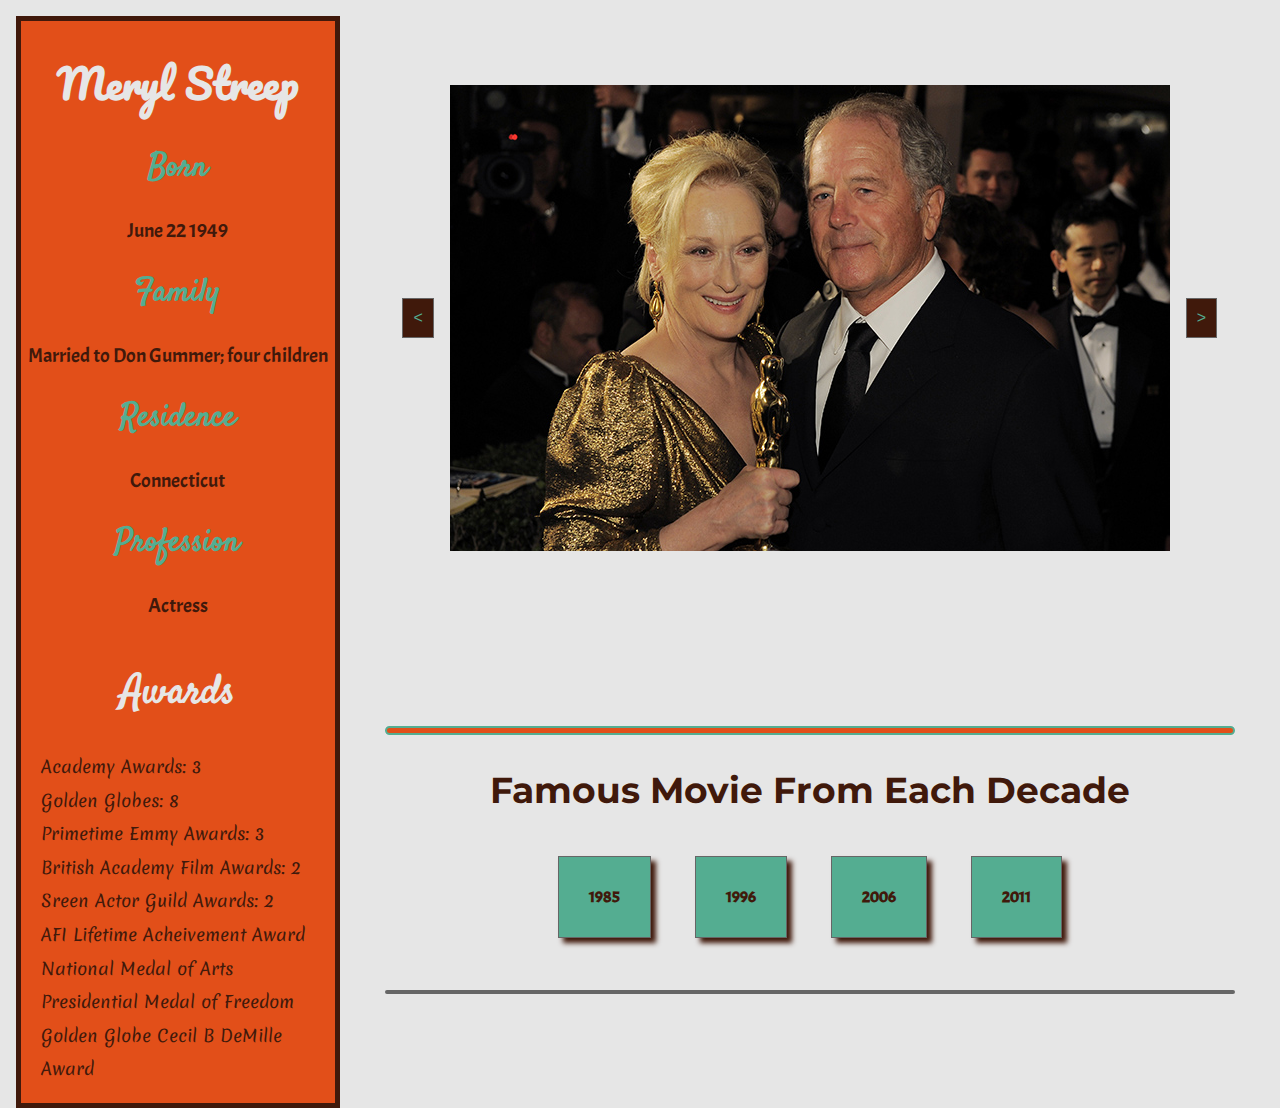
==== index.html @ cfe7a874 "relocated files to root directory" ====
<!DOCTYPE html>
<html lang="en" dir="ltr">
  <head>
    <meta charset="utf-8">
    <title>omdb-app</title>
    <link rel="stylesheet" href="style.css">
    <style>
@import url('https://fonts.googleapis.com/css?family=Pacifico|Satisfy|Acme|Kreon|Merienda|Montserrat');
</style>
    <script
  src="https://code.jquery.com/jquery-3.4.0.min.js"
  integrity="sha256-BJeo0qm959uMBGb65z40ejJYGSgR7REI4+CW1fNKwOg="
  crossorigin="anonymous"></script>
    <script src="app.js" charset="utf-8"></script>
  </head>
  <body>

    <div class="whole-page">
      <!--------- LEFT COLUMN ON DESKTOP VERSION -->
      <div class="column">
        <!-------------- BIO INFO ---------------->
        <div class="bio">
          <h1>Meryl Streep</h1>
          <h2>Born</h2>
            <p>June 22 1949</p>
          <h2>Family</h2>
            <p>Married to Don Gummer; four children</p>
          <h2>Residence</h2>
            <p>Connecticut</p>
          <h2>Profession</h2>
            <p>Actress</p>
        </div>
        <!------------ AWARDS SECTION ------------>
        <div class="awards">
          <h1>Awards</h1>
          <ul>
            <li>Academy Awards: 3</li>
            <li>Golden Globes: 8</li>
            <li>Primetime Emmy Awards: 3</li>
            <li>British Academy Film Awards: 2</li>
            <li>Sreen Actor Guild Awards: 2</li>
            <li>AFI Lifetime Acheivement Award</li>
            <li>National Medal of Arts</li>
            <li>Presidential Medal of Freedom</li>
            <li>Golden Globe Cecil B DeMille Award</li>
          </ul>
        </div>
      </div>
      <!----- RIGHT SIDE: IMAGES AND MOVIE INFO --->
      <div class="right-side">
        <!------------ IMAGES CAROUSEL ------------>
        <div class="img-carousel">
          <!-- PREVIOUS BUTTON -->
          <div class="previous">
            <button class="carousel-btn"><</button>
          </div>
          <!-- IMAGES -->
          <div class="images">
            <img src="images/withhusband.jpg">
            <img src="images/headshot.jpg">
            <img src="images/outofafrica2.jpeg" id="oof2-pic">
            <img src="images/devilwearsprada.jpg" id="dwp-pic">
          </div>
          <!-- NEXT BUTTON -->
          <div class="next">
            <button class="carousel-btn">></button>
          </div>
        </div>
        <!------------- FAMOUS MOVIES ------------>
        <div class="famous-movies">
          <hr>
          <h1>Famous Movie From Each Decade</h1>
            <!-- BUTTONS TO CALL API INFO -->
          <div class="years">
              <button class="80sbtn">1985</button>
              <button class="90sbtn">1996</button>
              <button class="00sbtn">2006</button>
              <button class="10sbtn">2011</button>
          </div>
            <!-- BOX THAT WILL DISPLAY MOVIE INFO -->
          <div class="movie-info"></div>

      </div>
    </div>
  </body>
</html>
---- style.css ----
body {
  margin: 0;
  background-color: #54AD91;
}

.awards {
  display: none;
}

.whole-page {
  background-color: #54AD91;
  display: flex;
  flex-direction: column;
  color: #40190B;
}

.img-carousel {
  display: flex;
  align-items: center;
  justify-content: space-around;
  margin: 10px auto;
}

.images img {
  display: none;
  max-width: 451.19px;
  max-height: 400px;
  margin-left: 1em;
  margin-right: 1em;
}

.images img:first-of-type {
  display: block;
  object-fit: contain;
  width: auto;
  height: auto;
}


.carousel-btn {
  align-self: center;
  text-align: center;
  padding: 10px;
  background-color: #40190B;
  color: #54AD91;
  border: 1px solid #666666;
  font-size: 1em;
}

.carousel-btn:active {
  transform: translateY(5px);
}

.column {
  /* border: 2px green solid; */
  width: 80%;
  margin: 0 auto;
  background-color: #666666;
}

.bio {
  text-align: center;
  background-color: #666666;
  margin: 0;
}

.bio > h1 {
  color: #E6E6E6;
  font-family: 'Pacifico', cursive;
  font-size: 2.5em;
}

.bio > h2 {
  color: #E24F19;
  font-family: 'Satisfy', cursive;
  font-size: 2em;
}

.bio > p {
  color: #E6E6E6;
  font-family: 'Acme', sans-serif;
  font-size: 1.25em;
}

.famous-movies {
  display: flex;
  flex-direction: column;
  justify-content: center;
  align-items: center;
}

.famous-movies > h1 {
  text-align: center;
  font-family: 'Montserrat', sans-serif;
}

.movie-info {
  border: 2px solid #666666;
  border-radius: 10px;
  display: flex;
  flex-direction: column;
  justify-content: center;
  align-items: center;
  margin: 2em 1em;
}

.title {
  margin-top: -1em;
  margin-left: 0.75em;
  align-self: flex-start;
  font-family: 'Acme', sans-serif;
  font-size: 1.2em;
}

.plot {
  width: 90%;
  margin: .5em;
  font-family: 'Kreon', serif;
  font-size: 1em;
}

.director {
  width: 90%;
  margin: .5em;
  font-family: 'Acme', sans-serif;
  font-size: 1em;
}

.stars {
  width: 90%;
  margin: .5em;
  font-family: 'Kreon', serif;
  font-size: 1em;
}

.years {
  width: 70%;
  margin: 0 auto;
  align-self: center;
  justify-content: space-between;
  text-align: center;
}

.years > button {
  padding: 20px;
  box-shadow: 5px 5px 5px;
  margin: 10px;
  background-color: #E24F19;
  border: 1px solid #666666;
  font-family: 'Acme', sans-serif;
  font-size: .9em;
  color: #40190B;
}

/* SETTINGS FOR DESTOP VERSION */

@media (min-width: 600px) {
  body {
    margin: 0;
    background-color: #E6E6E6;
  }

  .whole-page {
    background-color: #E6E6E6;
    display: flex;
    justify-content: space-around;
    flex-direction: row;
  }

  .right-side {
    width: 75%;
    display: flex;
    flex-direction: column;
    flex-wrap: wrap;
    justify-content: space-around;
  }

  .img-carousel {
    display: flex;
    align-items: center;
    justify-content: space-around;
    margin: 4em auto;
  }

  .images img {
    display: none;
    min-width: 400px;
    min-height: 300px;
    max-width: 800px;
    max-height: 600px;
    margin-left: 1em;
    margin-right: 1em;
  }

  .famous-movies > h1 {
    font-size: 2.25em;
  }

  hr {
    width: 90%;
    border: 2px #54AD91 solid;
    border-radius: 20px;
    height: 5px;
    background-color: #E24F19;
  }

  .movie-info {
    border: 2px solid #666666;
    border-radius: 10px;
    background-color: #FFA585;
    margin: 2em 1em;
    display: flex;
    flex-direction: row;
    align-items: flex-start;
    width: 90%;
  }

  .title {
    width: 20%;
    margin: 0.5em;
    font-family: 'Acme', sans-serif;
    font-size: 1.5em;
  }

  .plot {
    width: 35%;
    margin: .5em;
    font-family: 'Kreon', serif;
    font-size: 1.25em;
  }

  .director {
    width: 20%;
    margin: .5em;
    font-family: 'Acme', sans-serif;
    font-size: 1.5em;
  }

  .stars {
    width: 25%;
    margin: .5em;
    font-family: 'Kreon', serif;
    font-size: 1.25em;
  }

  .years > button {
      margin: 20px;
      font-weight: bold;
      font-size: 1em;
      padding: 30px;
      background-color: #54AD91;
  }

  .column {
    border: 5px #40190B solid;
    display: flex;
    flex-direction: column;
    flex-wrap: wrap;
    justify-content: center;
    width: 25%;
    background-color: #E24F19;
    margin-top: 1em;
    margin-left: 1em;
  }

  .bio {
    background-color: #E24F19;
  }

  .bio > h2 {
    color: #54AD91;
  }

  .bio > p {
    color: #40190B;
  }

  .awards {
    display: block;
  }

  .awards > h1 {
    color: #E6E6E6;
    text-align: center;
    font-family: 'Satisfy', cursive;
    font-size: 2.5em;
  }

  .awards > ul {
    list-style: none;
    padding-left: 20px;
    line-height: 2em;
    font-family: 'Merienda', cursive;
    font-size: 1.05em;
  }

}
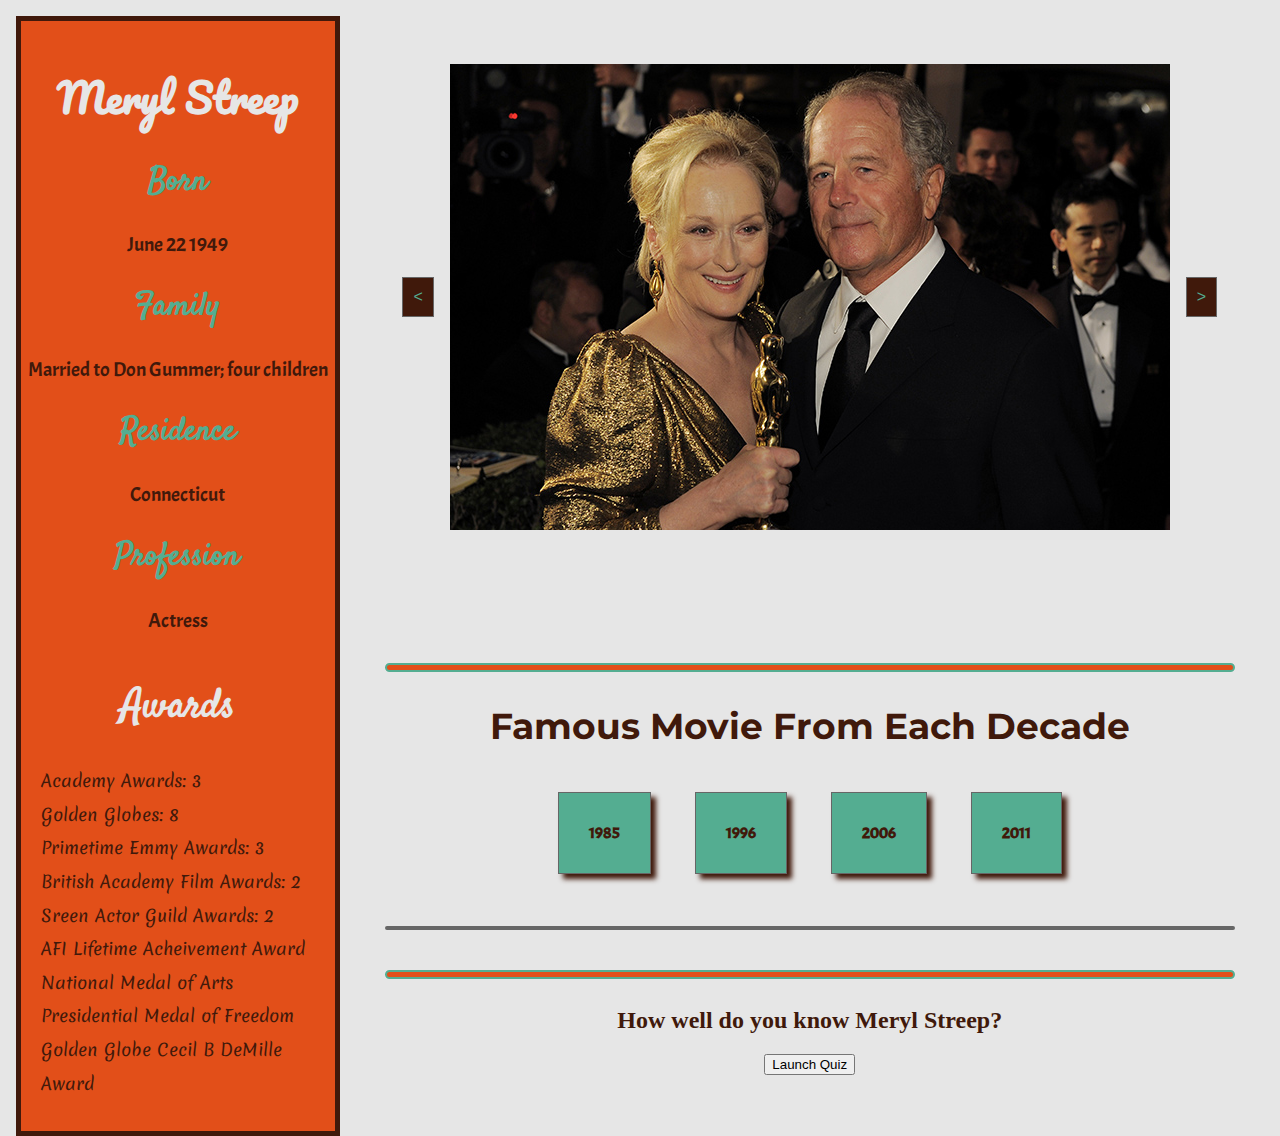
==== commit 80c2b7dc: "created quiz that captures user input and displays score and reset option" ====
--- a/index.html
+++ b/index.html
@@ -3,7 +3,7 @@
   <head>
     <meta charset="utf-8">
     <title>omdb-app</title>
-    <link rel="stylesheet" href="style.css">
+    <link rel="stylesheet" href="omdb-app/style.css">
     <style>
 @import url('https://fonts.googleapis.com/css?family=Pacifico|Satisfy|Acme|Kreon|Merienda|Montserrat');
 </style>
@@ -11,7 +11,7 @@
   src="https://code.jquery.com/jquery-3.4.0.min.js"
   integrity="sha256-BJeo0qm959uMBGb65z40ejJYGSgR7REI4+CW1fNKwOg="
   crossorigin="anonymous"></script>
-    <script src="app.js" charset="utf-8"></script>
+    <script src="omdb-app/app.js" charset="utf-8"></script>
   </head>
   <body>
 
@@ -56,10 +56,10 @@
           </div>
           <!-- IMAGES -->
           <div class="images">
-            <img src="images/withhusband.jpg">
-            <img src="images/headshot.jpg">
-            <img src="images/outofafrica2.jpeg" id="oof2-pic">
-            <img src="images/devilwearsprada.jpg" id="dwp-pic">
+            <img src="omdb-app/images/withhusband.jpg" alt="Mr & Mrs Streep">
+            <img src="omdb-app/images/headshot.jpg" alt="Young Meryl Streep headshot">
+            <img src="omdb-app/images/outofafrica2.jpeg" id="oof2-pic" alt="Meryl Streep Out of Africa picture">
+            <img src="omdb-app/images/devilwearsprada.jpg" id="dwp-pic" alt="Meryl Streep The devil wears Prada picture">
           </div>
           <!-- NEXT BUTTON -->
           <div class="next">
@@ -79,7 +79,12 @@
           </div>
             <!-- BOX THAT WILL DISPLAY MOVIE INFO -->
           <div class="movie-info"></div>
-
+          <hr>
+            <h2>How well do you know Meryl Streep?</h2>
+            <button type="submit" class="play">Launch Quiz</button>
+          <div class="quiz"></div>
+          <div class="final-score"></div>
+          </div>
       </div>
     </div>
   </body>
--- a/omdb-app/style.css
+++ b/omdb-app/style.css
@@ -0,0 +1,297 @@
+body {
+  margin: 0;
+  background-color: #54AD91;
+}
+
+.awards {
+  display: none;
+}
+
+.whole-page {
+  background-color: #54AD91;
+  display: flex;
+  flex-direction: column;
+  color: #40190B;
+}
+
+.img-carousel {
+  display: flex;
+  align-items: center;
+  justify-content: space-around;
+  margin: 10px auto;
+}
+
+.images img {
+  display: none;
+  max-width: 451.19px;
+  max-height: 400px;
+  margin-left: 1em;
+  margin-right: 1em;
+}
+
+.images img:first-of-type {
+  display: block;
+  object-fit: contain;
+  width: auto;
+  height: auto;
+}
+
+
+.carousel-btn {
+  align-self: center;
+  text-align: center;
+  padding: 10px;
+  background-color: #40190B;
+  color: #54AD91;
+  border: 1px solid #666666;
+  font-size: 1em;
+}
+
+.carousel-btn:active {
+  transform: translateY(5px);
+}
+
+.column {
+  /* border: 2px green solid; */
+  width: 80%;
+  margin: 0 auto;
+  background-color: #666666;
+}
+
+.bio {
+  text-align: center;
+  background-color: #666666;
+  margin: 0;
+}
+
+.bio > h1 {
+  color: #E6E6E6;
+  font-family: 'Pacifico', cursive;
+  font-size: 2.5em;
+}
+
+.bio > h2 {
+  color: #E24F19;
+  font-family: 'Satisfy', cursive;
+  font-size: 2em;
+}
+
+.bio > p {
+  color: #E6E6E6;
+  font-family: 'Acme', sans-serif;
+  font-size: 1.25em;
+}
+
+.famous-movies {
+  display: flex;
+  flex-direction: column;
+  justify-content: center;
+  align-items: center;
+}
+
+.famous-movies > h1 {
+  text-align: center;
+  font-family: 'Montserrat', sans-serif;
+}
+
+.movie-info {
+  border: 2px solid #666666;
+  border-radius: 10px;
+  display: flex;
+  flex-direction: column;
+  justify-content: center;
+  align-items: center;
+  margin: 2em 1em;
+}
+
+.title {
+  margin-top: -1em;
+  margin-left: 0.75em;
+  align-self: flex-start;
+  font-family: 'Acme', sans-serif;
+  font-size: 1.2em;
+}
+
+.plot {
+  width: 90%;
+  margin: .5em;
+  font-family: 'Kreon', serif;
+  font-size: 1em;
+}
+
+.director {
+  width: 90%;
+  margin: .5em;
+  font-family: 'Acme', sans-serif;
+  font-size: 1em;
+}
+
+.stars {
+  width: 90%;
+  margin: .5em;
+  font-family: 'Kreon', serif;
+  font-size: 1em;
+}
+
+.years {
+  width: 70%;
+  margin: 0 auto;
+  align-self: center;
+  justify-content: space-between;
+  text-align: center;
+}
+
+.years > button {
+  padding: 20px;
+  box-shadow: 5px 5px 5px;
+  margin: 10px;
+  background-color: #E24F19;
+  border: 1px solid #666666;
+  font-family: 'Acme', sans-serif;
+  font-size: .9em;
+  color: #40190B;
+}
+
+/* SETTINGS FOR DESTOP VERSION */
+
+@media (min-width: 600px) {
+  body {
+    margin: 0;
+    background-color: #E6E6E6;
+  }
+
+  .whole-page {
+    background-color: #E6E6E6;
+    display: flex;
+    justify-content: space-around;
+    flex-direction: row;
+  }
+
+  .right-side {
+    width: 75%;
+    display: flex;
+    flex-direction: column;
+    flex-wrap: wrap;
+    justify-content: space-around;
+  }
+
+  .img-carousel {
+    display: flex;
+    align-items: center;
+    justify-content: space-around;
+    margin: 4em auto;
+  }
+
+  .images img {
+    display: none;
+    min-width: 400px;
+    min-height: 300px;
+    max-width: 800px;
+    max-height: 600px;
+    margin-left: 1em;
+    margin-right: 1em;
+  }
+
+  .famous-movies > h1 {
+    font-size: 2.25em;
+  }
+
+  hr {
+    width: 90%;
+    border: 2px #54AD91 solid;
+    border-radius: 20px;
+    height: 5px;
+    background-color: #E24F19;
+  }
+
+  .movie-info {
+    border: 2px solid #666666;
+    border-radius: 10px;
+    background-color: #FFA585;
+    margin: 2em 1em;
+    display: flex;
+    flex-direction: row;
+    align-items: flex-start;
+    width: 90%;
+  }
+
+  .title {
+    width: 20%;
+    margin: 0.5em;
+    font-family: 'Acme', sans-serif;
+    font-size: 1.5em;
+  }
+
+  .plot {
+    width: 35%;
+    margin: .5em;
+    font-family: 'Kreon', serif;
+    font-size: 1.25em;
+  }
+
+  .director {
+    width: 20%;
+    margin: .5em;
+    font-family: 'Acme', sans-serif;
+    font-size: 1.5em;
+  }
+
+  .stars {
+    width: 25%;
+    margin: .5em;
+    font-family: 'Kreon', serif;
+    font-size: 1.25em;
+  }
+
+  .years > button {
+      margin: 20px;
+      font-weight: bold;
+      font-size: 1em;
+      padding: 30px;
+      background-color: #54AD91;
+  }
+
+  .column {
+    border: 5px #40190B solid;
+    display: flex;
+    flex-direction: column;
+    flex-wrap: wrap;
+    justify-content: center;
+    width: 25%;
+    background-color: #E24F19;
+    margin-top: 1em;
+    margin-left: 1em;
+  }
+
+  .bio {
+    background-color: #E24F19;
+  }
+
+  .bio > h2 {
+    color: #54AD91;
+  }
+
+  .bio > p {
+    color: #40190B;
+  }
+
+  .awards {
+    display: block;
+  }
+
+  .awards > h1 {
+    color: #E6E6E6;
+    text-align: center;
+    font-family: 'Satisfy', cursive;
+    font-size: 2.5em;
+  }
+
+  .awards > ul {
+    list-style: none;
+    padding-left: 20px;
+    line-height: 2em;
+    font-family: 'Merienda', cursive;
+    font-size: 1.05em;
+  }
+
+}
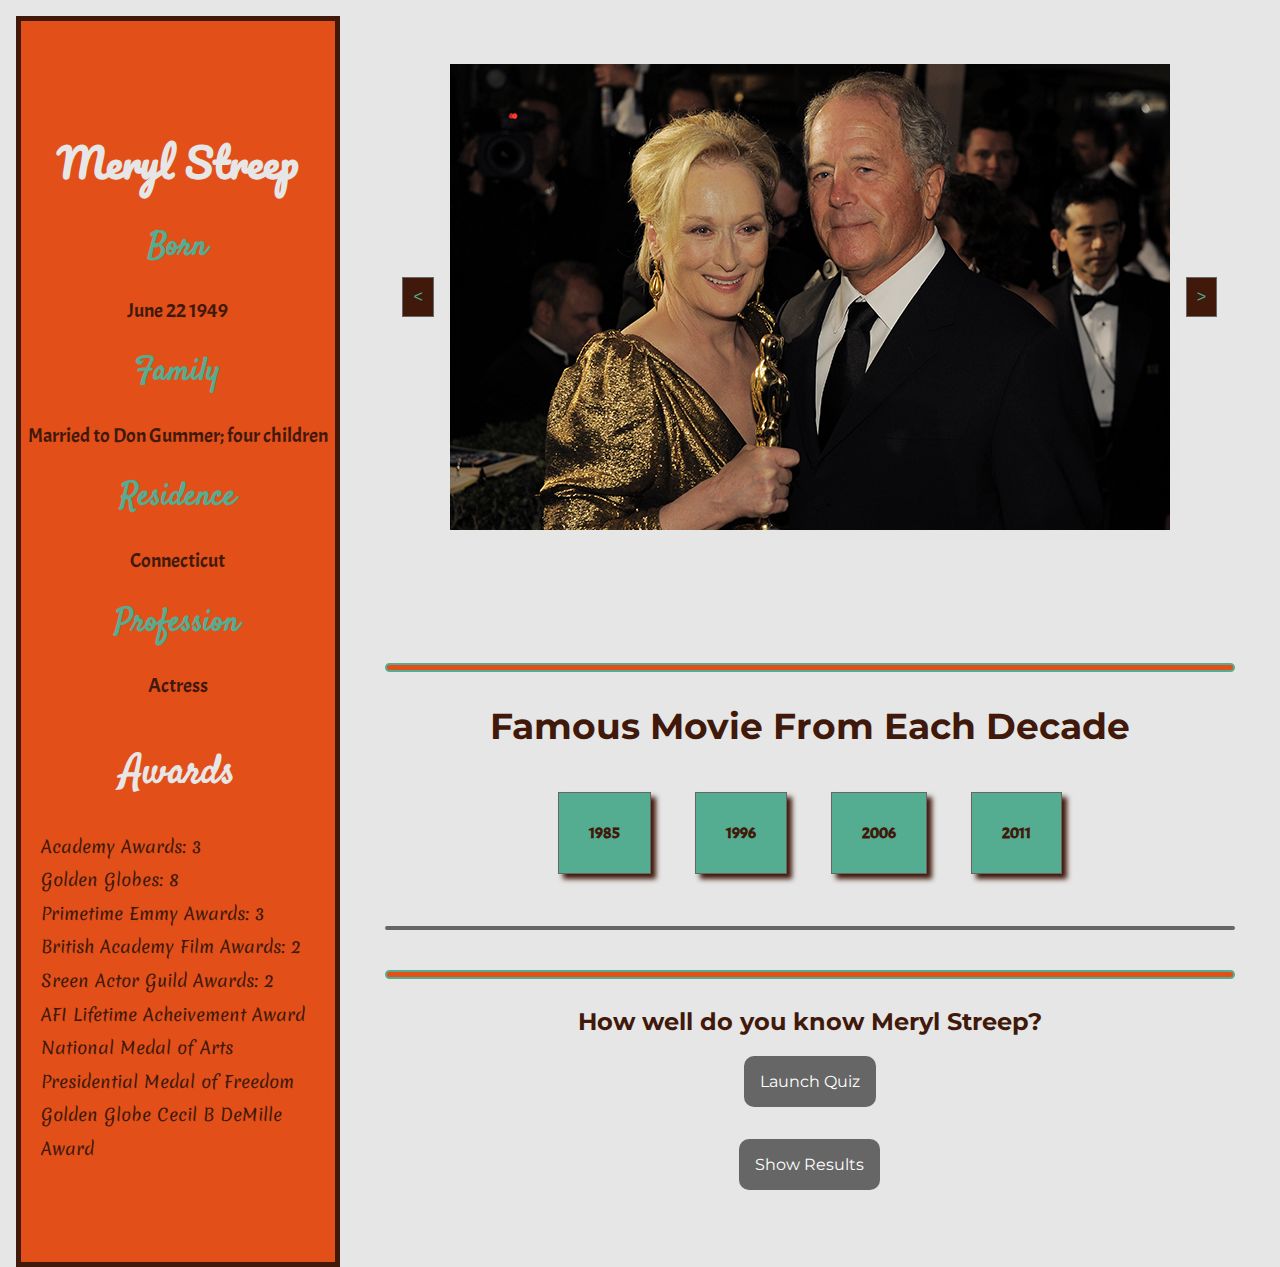
==== commit a58d65c0: "styled quiz command buttons" ====
--- a/index.html
+++ b/index.html
@@ -81,8 +81,9 @@
           <div class="movie-info"></div>
           <hr>
             <h2>How well do you know Meryl Streep?</h2>
-            <button type="submit" class="play">Launch Quiz</button>
+            <div class="play">Launch Quiz</div>
           <div class="quiz"></div>
+          <div class="pull-results">Show Results</div>
           <div class="final-score"></div>
           </div>
       </div>
--- a/omdb-app/style.css
+++ b/omdb-app/style.css
@@ -152,6 +152,56 @@
   color: #40190B;
 }
 
+.famous-movies > h2 {
+  font-family: 'Montserrat', sans-serif;
+
+}
+
+.play {
+  display: inline-block;
+  background-color: #666666;
+  color: white;
+  padding: 1em;
+  border-radius: 10px;
+  font-family: 'Montserrat', sans-serif;
+  margin-bottom: 1em;
+}
+
+
+
+.final-score {
+  display: flex;
+  align-items: flex-start;
+}
+
+.pull-results {
+  background-color: #666666;
+  color: white;
+  padding: 1em;
+  border-radius: 10px;
+  font-family: 'Montserrat', sans-serif;
+  margin: 1em;
+}
+
+.score {
+  background-color: #E24F19;
+  color: #40190B;
+  padding: 1em;
+  border-radius: 10px;
+  font-family: 'Montserrat', sans-serif;
+  margin: 1em;
+}
+
+.restart {
+  background-color: #666666;
+  color: white;
+  padding: 1em;
+  border-radius: 10px;
+  font-family: 'Montserrat', sans-serif;
+  margin: 1em;
+}
+
+
 /* SETTINGS FOR DESTOP VERSION */
 
 @media (min-width: 600px) {
